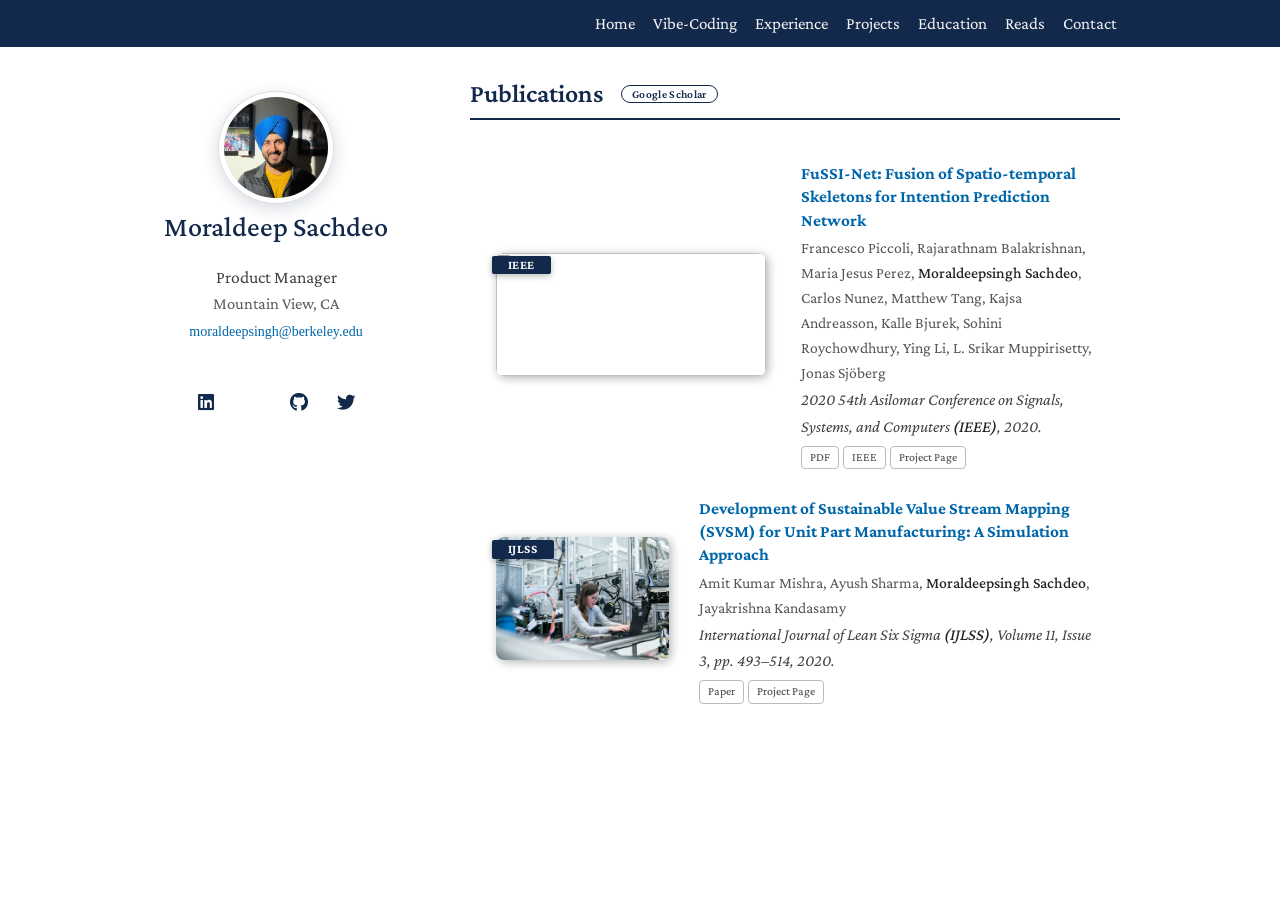
==== publications/index.html @ 18ac5d8a "update new" ====
﻿<!DOCTYPE html>
<html lang="en-US">
  <head>
    <title>Publications | Moraldeep Sachdeo</title>

    <meta charset="utf-8" />
    <meta name="viewport" content="width=device-width, initial-scale=1, user-scalable=no" />
    <meta name="description" content="Moraldeep Sachdeo - Publications in autonomous driving, pedestrian intention prediction, and sustainable manufacturing.">
    <meta name="keywords" content="moraldeep sachdeo, publications, research, product manager, berkeley">

    <meta property="og:type" content="website">
    <meta property="og:title" content="Publications | Moraldeep Sachdeo">
    <meta property="og:site_name" content="Moraldeep Sachdeo | Portfolio">
    <meta property="og:description" content="Research publications by Moraldeep Sachdeo in autonomous driving and sustainable manufacturing.">
    <meta property="og:locale" content="default">
    <meta name="twitter:card" content="summary">
    <meta name="twitter:title" content="Publications | Moraldeep Sachdeo">
    <meta name="twitter:description" content="Research publications by Moraldeep Sachdeo in autonomous driving and sustainable manufacturing.">

    <link rel="icon" type="image/svg+xml" href="../assets/img/portfolio-favicon.svg">
    <link rel="shortcut icon" href="../assets/img/portfolio-favicon.svg">
    <meta name="theme-color" content="#ffffff">
    <link rel="stylesheet" href="https://cdnjs.cloudflare.com/ajax/libs/academicons/1.8.6/css/academicons.min.css" integrity="sha256-uFVgMKfistnJAfoCUQigIl+JfUaP47GrRKjf6CTPVmw=" crossorigin="anonymous">
    <link rel="stylesheet" href="https://cdnjs.cloudflare.com/ajax/libs/font-awesome/6.7.2/css/all.min.css" integrity="sha512-Evv84Mr4kqVGRNSgIGL/F/aIDqQb7xQ2vcrdIwxfjThSH8CSR7PBEakCr51Ck+w+/U6swU2Im1vVX0SVk9ABhg==" crossorigin="anonymous" referrerpolicy="no-referrer" />
    <link rel="stylesheet" href="../assets/css/style.css">
    <link rel="stylesheet" href="../assets/css/pub.css">
    <link rel="stylesheet" href="../assets/css/nav.css">

    <script src="../assets/js/github-stars.js"></script>
    <script type="text/javascript" src="../assets/js/jquery.js"></script>

   <script>
      function myFunction() {
        var x = document.getElementById("myLinks");
        var icon = document.querySelector('.topnav a.icon');
        x.classList.toggle('open');
        icon.classList.toggle('active');
      }
   </script>

  </head>
  <body>

    <div class="topnav">

      <div id="myLinks">
        <a class="normal right" href="../#contact">Contact</a>
        <a class="normal" href="../#reads">Reads</a>
        <a class="normal" href="../#education">Education</a>
        <a class="normal" href="../#projects">Projects</a>
        <a class="normal" href="../#experience">Experience</a>
        <a class="normal" href="../#ai-projects">Vibe-Coding</a>
        <a class="normal" href="../">Home</a>
      </div>

      <a href="javascript:void(0);" class="icon" onclick="myFunction()">
        <span class="icon-wrap">
          <i class="fa fa-bars icon-bars"></i>
          <i class="fa fa-xmark icon-xmark"></i>
        </span>
      </a>

    </div>

    <script src="../assets/js/vanilla-back-to-top.min.js"></script>
    <script>addBackToTop({
        backgroundColor: '#fff',
        innerHTML: 'Back to Top',
        textColor: '#333'
      })
    </script>
    <style>
        #back-to-top {
          border: 1px solid #ccc;
          border-radius: 0;
          font-size: 15px;
          width: 100px;
          text-align: center;
          line-height: 30px;
          height: 30px;
        }
    </style>

    <div class="wrapper">
      <header>

        <a class="image avatar"><img src="../assets/img/avatar.jpg" alt="Moraldeep Sachdeo" /></a>

        <h1>Moraldeep Sachdeo</h1>

        <position style="font-size:1.10rem;">Product Manager</position>
        <br>

        <autocolor>Mountain View, CA</autocolor>
        <br>

        <a href="mailto:moraldeepsingh@berkeley.edu"><email>moraldeepsingh@berkeley.edu</email></a>

        <br>
        <br>

        <div class="social-icons">

        <a style="margin: 0 5px 0 0" href="https://www.linkedin.com/in/moraldeepsingh/" title="LinkedIn">
          <i class="fab fa-linkedin"></i>
        </a>

        <a style="margin: 0 5px 0 0" href="https://scholar.google.com/citations?user=12dLp4wAAAAJ&hl=en" title="Google Scholar">
          <i class="ai ai-google-scholar" style="font-size:1.2rem"></i>
        </a>

        <a style="margin: 0 5px 0 0" href="https://github.com/moraldeep" title="GitHub">
          <i class="fab fa-github"></i>
        </a>

        <a style="margin: 0 0 0 0" href="https://x.com/moraldeep" title="Twitter / X">
          <i class="fab fa-twitter"></i>
        </a>

        </div>

        <br>

      </header>
      <section>

      <h2 id="publications" class="pub-section-title">Publications <span class="pub-ext-links"><a href="https://scholar.google.com/citations?user=12dLp4wAAAAJ&hl=en" target="_blank">Google Scholar</a></span></h2>

<div class="publications">
<ol class="bibliography">

<li>
<div class="pub-row">
  <div class="col-sm-3 abbr" style="position: relative;padding-right: 15px;padding-left: 15px;">
    <img src="../assets/img/projects/modelA.gif" class="teaser img-fluid z-depth-1" style="object-fit:cover;" />
            <abbr class="badge">IEEE</abbr>
  </div>
  <div class="col-sm-9" style="position: relative;padding-right: 15px;padding-left: 20px;">
      <div class="title"><a href="https://ieeexplore.ieee.org/abstract/document/9443552">FuSSI-Net: Fusion of Spatio-temporal Skeletons for Intention Prediction Network</a></div>
      <div class="author">Francesco Piccoli, Rajarathnam Balakrishnan, Maria Jesus Perez, <strong>Moraldeepsingh Sachdeo</strong>, Carlos Nunez, Matthew Tang, Kajsa Andreasson, Kalle Bjurek, Sohini Roychowdhury, Ying Li, L. Srikar Muppirisetty, Jonas Sj&ouml;berg</div>
      <div class="periodical"><em>2020 54th Asilomar Conference on Signals, Systems, and Computers <strong>(IEEE)</strong>, 2020.</em>
      </div>
    <div class="links">
      <a href="https://arxiv.org/pdf/2005.07796" class="btn btn-sm z-depth-0" role="button" target="_blank" style="font-size:12px;">PDF</a>
      <a href="https://ieeexplore.ieee.org/abstract/document/9443552" class="btn btn-sm z-depth-0" role="button" target="_blank" style="font-size:12px;">IEEE</a>
      <a href="../projects/pedestrian-intention.html" class="btn btn-sm z-depth-0" role="button" style="font-size:12px;">Project Page</a>
    </div>
  </div>
</div>
</li>

<li>
<div class="pub-row">
  <div class="col-sm-3 abbr" style="position: relative;padding-right: 15px;padding-left: 15px;">
    <img src="../assets/img/projects/vsm-thumb.jpg" class="teaser img-fluid z-depth-1" style="object-fit:cover;" />
            <abbr class="badge">IJLSS</abbr>
  </div>
  <div class="col-sm-9" style="position: relative;padding-right: 15px;padding-left: 20px;">
      <div class="title"><a href="https://doi.org/10.1108/IJLSS-04-2018-0036">Development of Sustainable Value Stream Mapping (SVSM) for Unit Part Manufacturing: A Simulation Approach</a></div>
      <div class="author">Amit Kumar Mishra, Ayush Sharma, <strong>Moraldeepsingh Sachdeo</strong>, Jayakrishna Kandasamy</div>
      <div class="periodical"><em>International Journal of Lean Six Sigma <strong>(IJLSS)</strong>, Volume 11, Issue 3, pp. 493&ndash;514, 2020.</em>
      </div>
    <div class="links">
      <a href="https://doi.org/10.1108/IJLSS-04-2018-0036" class="btn btn-sm z-depth-0" role="button" target="_blank" style="font-size:12px;">Paper</a>
      <a href="../projects/vsm-simulation.html" class="btn btn-sm z-depth-0" role="button" style="font-size:12px;">Project Page</a>
    </div>
  </div>
</div>
</li>

</ol>
</div>



      <br>

      

      <br>
      
      </section>
      <footer>
        <div style="font: 12px/1.2 Crimson Pro, serif">
        <p>
        <small>
        
        </small>
        </p>
        </div>
        <br>
        <br>
      </footer>
    </div>
    <script src="/assets/js/scale.fix.js"></script>
  </body>
</html>
---- assets/css/style.css ----
@import url("https://fonts.googleapis.com/css2?family=Crimson+Pro:ital,wght@0,400;0,500;0,600;1,500;1,600&display=swap");@import url("https://fonts.googleapis.com/css2?family=Ubuntu+Mono&display=swap");@import url("https://fonts.googleapis.com/css2?family=Source+Sans+3:ital,wght@0,200..900;1,200..900&display=swap");html{scroll-behavior:smooth;scroll-padding-top:60px}body{background-color:#fff;padding:0px;font:16.5px/1.6 "Crimson Pro", serif;color:#444;font-weight:400;margin:0}[id]{scroll-margin-top:60px}.pub-row{display:flex;align-items:center}.social-icons a{display:inline-block;height:2.4rem;width:2.4rem;background-color:transparent;color:#13294B !important;border-radius:100%;text-align:center;font-size:1.15rem;line-height:2.5rem;margin-right:1rem;transition:background-color 0.2s ease, color 0.2s ease, transform 0.2s ease}.social-icons a:last-child{margin-right:0}.social-icons a:hover{background-color:#13294B;color:#fff !important;transform:scale(1.15)}.icon-button{background-color:white;border-radius:3.6rem;cursor:pointer;display:inline-block;font-size:2.0rem;height:3.6rem;line-height:3.6rem;margin:0 5px;position:relative;text-align:center;-webkit-user-select:none;-moz-user-select:none;-ms-user-select:none;user-select:none;width:3.6rem}.icon-button span{border-radius:0;display:block;height:0;left:50%;margin:0;position:absolute;top:50%;-webkit-transition:all 0.3s;-moz-transition:all 0.3s;-o-transition:all 0.3s;transition:all 0.3s;width:0}.icon-button:hover span{width:3.6rem;height:3.6rem;border-radius:3.6rem;margin:-1.8rem}.twitter span{background-color:#4099ff}.facebook span{background-color:#4286f4}.linkedin span{background-color:#0077B5}.github span{background-color:#000}email{font-size:14px;font-family:"Ubuntu Mono"}.icon-button i{background:none;color:white;height:3.6rem;left:0;line-height:3.6rem;position:absolute;top:0;-webkit-transition:all 0.3s;-moz-transition:all 0.3s;-o-transition:all 0.3s;transition:all 0.3s;width:3.6rem;z-index:10}.icon-button .icon-twitter{color:#4099ff}.icon-button .icon-facebook{color:#4286f4}.icon-button .icon-github{color:#000}.icon-button .icon-linkedin{color:#0077B5}.icon-button:hover .icon-twitter,.icon-button:hover .icon-facebook,.icon-button:hover .icon-github,.icon-button:hover .icon-linkedin{color:white}autocolor{color:#595959}lightonly{visibility:visible}darkonly{visibility:hidden}education{font-weight:500;font-size:115%}papertitle{font-weight:600;font-size:100%}.image{border-radius:0.35em;border:0;display:inline-block;position:relative}.image:before{-moz-transition:opacity 0.2s ease-in-out;-webkit-transition:opacity 0.2s ease-in-out;-ms-transition:opacity 0.2s ease-in-out;transition:opacity 0.2s ease-in-out;border-radius:0.35em;content:'';display:block;height:100%;left:0;opacity:0.5;position:absolute;top:0;width:100%}.image.avatar{border-radius:100%}.image.avatar:before{display:none}.image.avatar img{border-radius:100%;width:45%;padding:5px;border:1px solid #ddd;box-shadow:0 4px 16px rgba(19,41,75,0.18)}#header .image.avatar{margin:0 0 1em 0;width:8.00em}h3,h4,h5,h6{font-weight:600;color:#13294B;margin:0 0 20px}h1{font-weight:500;color:#13294B;margin:0 0 20px}h2{color:#13294B;font-weight:600;margin:2px 0px 12px;font-size:157%}p,ul,ol,table,pre,dl{margin:0 0 20px}h1,h2,h3{line-height:1.1}h1{font-size:28px}a{color:#0066aa;text-decoration:none;transition:color 0.15s ease}a:hover{color:#13294B}a small{font-size:11px;color:#777;margin-top:-0.3em;display:block}a:hover small{color:#777}.wrapper{width:960px;margin:0 auto}blockquote{border-left:1px solid #e5e5e5;margin:0;padding:0 0 0 20px;font-style:italic}code,pre{font-family:Monaco, Bitstream Vera Sans Mono, Lucida Console, Terminal, Consolas, Liberation Mono, DejaVu Sans Mono, Courier New, monospace;color:#333}pre{max-width:500px;padding:8px 15px;background:#f8f8f8;border-radius:5px;border:1px solid #e5e5e5;overflow-x:auto}table{width:100%;border-collapse:collapse}th,td{text-align:left;padding:5px 10px;border-bottom:1px solid #e5e5e5}dt{color:#444;font-weight:500}th{color:#444}img{max-width:100%}header{width:232px;float:left;position:fixed;-webkit-font-smoothing:subpixel-antialiased;padding-top:5.5em;text-align:center}header ul{list-style:none;height:40px;padding:0;background:#f4f4f4;border-radius:5px;border:1px solid #e0e0e0;width:270px}header li{width:89px;float:left;border-right:1px solid #e0e0e0;height:40px}header li:first-child a{border-radius:5px 0 0 5px}header li:last-child a{border-radius:0 5px 5px 0}header ul a{line-height:1;font-size:11px;color:#999;display:block;text-align:center;padding-top:6px;height:34px}header ul a:hover{color:#999}header ul a:active{background-color:#f0f0f0}strong{color:#222;font-weight:500}header ul li+li+li{border-right:none;width:89px}header ul a strong{font-size:14px;display:block;color:#222}section{width:650px;float:right;padding-top:1.2em;padding-bottom:50px}section ul li{margin-bottom:5px;line-height:1.55}section p{line-height:1.65}small{font-size:11px}hr{border:0;background:#e5e5e5;height:1px;margin:0 0 20px}footer{width:232px;float:left;position:fixed;bottom:30px;-webkit-font-smoothing:subpixel-antialiased;text-align:center}@media print, screen and (max-width: 960px){.pub-row{display:flex;align-items:center}div.wrapper{width:auto;margin:0}header,section,footer{float:none;position:static;width:auto}header{padding-top:80px}section{border:1px solid #e5e5e5;border-width:1px 0;padding:20px 0;margin:0 0 20px}header a small{display:inline}header ul{position:absolute;right:50px;top:52px}.image.avatar img{border-radius:100%;width:117px;padding:4px;border:3px solid #FF5F05;box-shadow:0 4px 16px rgba(19,41,75,0.18)}section{padding:20px 20px}}@media print, screen and (max-width: 960px){body{word-wrap:break-word;padding:0px}.pub-row{display:flex;align-items:center}pre,code{word-wrap:normal}}@media print, screen and (max-width: 480px){.pub-row{display:block;align-items:center}body{padding:0px}header ul{width:99%}header li,header ul li+li+li{width:33%}.image.avatar img{border-radius:100%;width:95px;padding:5px;border:1px solid #ddd;box-shadow:0 -1px 5px 1px rgba(200,200,200,0.5)}}@media print{body{padding:0.4in;font-size:12pt;color:#444}}.textsectionheader2{font-size:1.1em;font-weight:600;color:#13294B;margin:28px 0 4px}.papericon{border:1.5px solid #13294B;border-radius:6px;box-shadow:0 2px 8px rgba(0,0,0,0.18)}.member-card{display:flex;flex-direction:column;align-items:center;text-align:center;padding:14px 8px 12px;border-radius:10px;transition:background-color 0.2s ease, box-shadow 0.2s ease}.member-card:hover{background-color:#f5f7fa;box-shadow:0 4px 14px rgba(19,41,75,0.12)}.member-card a{font-weight:600}.memberrole{font-size:9pt;color:#666;line-height:1.2;margin-top:3px}.memberrole-line{display:block;line-height:1.2}.group-link{display:inline-block;margin-bottom:24px;font-family:'Ubuntu Mono', monospace;font-size:0.85rem;color:#13294B;border:1px solid #13294B;border-radius:5px;padding:4px 12px;text-decoration:none;transition:background-color 0.2s ease, color 0.2s ease}.group-link:hover{background-color:#13294B;color:#fff !important;text-decoration:none}.alumni-list{display:flex;flex-direction:column;gap:2px;margin-top:8px;margin-bottom:24px}.alumni-entry{padding:5px 0;font-size:1em}.alumni-entry .alumni-role{font-size:9pt;color:#666}.biblink{text-decoration:none;display:inline;margin-right:0px}.fakelink{text-decoration:none;cursor:pointer}.bibref{font-size:70%;margin-top:10px;margin-left:0px;display:none;font-family:monospace}
---- assets/css/pub.css ----
.badge {
    display: inline-block;
    padding: 0.25em 0.4em;
    font-size: 75%;
    font-weight: 700;
    line-height: 1;
    text-align: center;
    white-space: nowrap;
    vertical-align: baseline;
    border-radius: 0.25rem;
    transition: color .15s ease-in-out,background-color .15s ease-in-out,border-color .15s ease-in-out,box-shadow .15s ease-in-out;
}

.badge {
    color: #fff !important;
    border-radius: 0.125rem;
    -webkit-box-shadow: 0 2px 5px 0 rgb(0 0 0 / 16%), 0 2px 10px 0 rgb(0 0 0 / 12%);
    box-shadow: 0 2px 5px 0 rgb(0 0 0 / 16%), 0 2px 10px 0 rgb(0 0 0 / 12%);
}

:root { --global-bg-color: #ffffff; --global-code-bg-color: rgba(181, 9, 172, 0.05); --global-text-color: #000000; --global-text-color-light: #828282; --global-theme-color: #13294B; --global-hover-color: #ffb81c; --global-footer-bg-color: #1c1c1c; --global-footer-text-color: #e8e8e8; --global-footer-link-color: #ffffff; --global-distill-app-color: #828282; }

blockquote { background: var(--global-bg-color); border-left: 2px solid var(--global-theme-color); margin: 1.5em 10px; padding: 0.5em 10px; font-size: 1.2rem; }

@media print, screen and (min-width: 480px) {.col-sm-9 {width: 100%;}}

.publications { margin-top: 2rem; }

.publications h1 { color: var(--global-theme-color); font-size: 2rem; text-align: center; margin-top: 1em; margin-bottom: 1em; }

.publications h2 { margin-bottom: 1rem; }

.publications h2 span { font-size: 1.5rem; }

h2.pub-section-title { margin: 60px 0 8px; padding-bottom: 10px; border-bottom: 2px solid var(--global-theme-color); display: flex; align-items: center; gap: 14px; }

.pub-ext-links { display: inline-flex; gap: 6px; margin-left: 4px; }

.pub-ext-links a { font-size: 0.72rem; font-weight: 600; color: var(--global-theme-color); border: 1.5px solid var(--global-theme-color); border-radius: 20px; padding: 2px 10px; text-decoration: none; letter-spacing: 0.03em; transition: background-color 0.15s ease, color 0.15s ease; }

.pub-ext-links a:hover { background-color: var(--global-theme-color); color: #fff; text-decoration: none; }

h3.pub-subsection { font-size: 0.95rem; font-weight: 700; color: #666; text-transform: uppercase; letter-spacing: 0.12em; margin: 12px 0 2px; }

.publications ol.bibliography li .abbr abbr[data-venue="arXiv"] { background-color: #e07b39; }

.publications h2.year { color: #13294B; border-bottom: 2px solid #13294B; margin-top: 2.5rem; margin-bottom: 0.8rem; padding-bottom: 4px; text-align: left; font-size: 1.25rem; }

.publications ol.bibliography { list-style: none; padding: 0; margin-top: 0; }

.publications ol.bibliography li { min-height: 110px; margin-bottom: 0.5rem; border-radius: 10px; padding: 10px 26px; margin-left: -20px; margin-right: -20px; transition: background-color 0.2s ease, box-shadow 0.2s ease; }

.publications ol.bibliography li:hover { background-color: #f5f7fa; box-shadow: 0 2px 10px rgba(19, 41, 75, 0.09); }

.publications ol.bibliography li .abbr { height: 8rem; margin-bottom: 0.5rem; }

.publications ol.bibliography li .abbr abbr { display: inline-block; background-color: var(--global-theme-color); padding-left: 1rem; padding-right: 1rem; position: absolute; top: 8px; left: 16px; font-size: 0.78rem; letter-spacing: 0.04em; }

.publications ol.bibliography li .abbr abbr a { color: white; }

.publications ol.bibliography li .abbr abbr a:hover { text-decoration: none; }

.publications ol.bibliography li .abbr .award { color: var(--global-theme-color) !important; border: 1px solid var(--global-theme-color); }

.publications ol.bibliography li .title { font-weight: bolder; font-size: 1.04em; line-height: 1.35; margin-bottom: 3px; }

.publications ol.bibliography li .author { color: #555; font-size: 0.95em; margin-bottom: 2px; }

.publications ol.bibliography li .author a { border-bottom: 1px var(--global-theme-color); }

.publications ol.bibliography li .author a:hover { border-bottom-style: solid; text-decoration: none; }

.publications ol.bibliography li .author > em { border-bottom: 1px solid; font-style: normal; }

.publications ol.bibliography li .periodical { margin-bottom: 6px; }

.publications ol.bibliography li .links { display: flex; flex-wrap: wrap; align-items: center; gap: 4px; }

.publications ol.bibliography li .links a.btn { color: #444; border: 1px solid #bbb; padding: 1px 8px; border-radius: 4px; font-size: 11.5px; transition: color 0.15s ease, border-color 0.15s ease, background-color 0.15s ease; }

.publications ol.bibliography li .links a.btn:hover { color: #fff; background-color: var(--global-theme-color); border-color: var(--global-theme-color); }


.publications ol.bibliography li .hidden { font-size: 0.875rem; max-height: 0px; overflow: hidden; text-align: justify; -webkit-transition: 0.15s ease; -moz-transition: 0.15s ease; -ms-transition: 0.15s ease; -o-transition: 0.15s ease; transition: all 0.15s ease; }

.publications ol.bibliography li .hidden p { line-height: 1.4em; margin: 10px; }

.publications ol.bibliography li .hidden pre { font-size: 1em; line-height: 1.4em; padding: 10px; }

.publications ol.bibliography li .hidden.open { max-height: 100em; -webkit-transition: 0.15s ease; -moz-transition: 0.15s ease; -ms-transition: 0.15s ease; -o-transition: 0.15s ease; transition: all 0.15s ease; }

.publications ol.bibliography li div.abstract.hidden { border: dashed 1px var(--global-bg-color); }

.publications ol.bibliography li div.abstract.hidden.open { border-color: var(--global-text-color); }

.publications ol.bibliography li .teaser { border-radius: 8px; box-shadow: 2px 2px 10px rgba(0,0,0,0.30); height: 123px; width: 270px; margin-top: 5px; margin-left: 5px; margin-bottom: 5px; object-fit: cover; transition: box-shadow 0.2s ease; }

.publications ol.bibliography li:hover .teaser { box-shadow: 3px 3px 14px rgba(0,0,0,0.42); }
---- assets/css/nav.css ----
/* Add a black background color to the top navigation */
.topnav {
    background-color: #13294B;
    overflow: hidden;
	  position:fixed;
	  z-index:999;
    width:100%;
  }


  .topnav #myLinks {
    display: inline;
  }

.topnav a.icon {
    display: none;
}

  .topnav img {
    margin-bottom:0pt;
    margin-top:10pt;
    margin-left:30%;
  }
  
  /* Style the links inside the navigation bar */
  .topnav a.normal {
    float: right;
    color: #f2f2f2;
    text-align: center;
    padding: 10px 9px;
    text-decoration: none;
    font-size: 17px;
    transition: background-color 0.2s ease, color 0.2s ease;
  }

  /* Change the color of links on hover */
  .topnav a.normal:hover {
    background-color: #ddd;
    color: black;
  }
  
  /* Add a color to the active/current link */
  .topnav a.right {
    margin-right:30%;
  }

  @media print, screen and (max-width: 1000px) { 

    .topnav img {
        margin-left:3%;
      }

    .topnav a.right {
        margin-right:3%;
      }

    .topnav a.normal {
        padding: 10px 5px;
    }

   }

   @media print, screen and (max-width: 1200px) and (min-width: 1001px) { 

    .topnav img {
        margin-left:6%;
      }
    .topnav a.right {
        margin-right:6%;
      }

   }

   @media print, screen and (max-width: 1400px) and (min-width: 1201px) { 

    .topnav img {
        margin-left:12%;
      }
    .topnav a.right {
        margin-right:12%;
      }

      }


   @media print, screen and (max-width: 1600px) and (min-width: 1401px) { 

    .topnav img {
        margin-left:16%;
      }
    .topnav a.right {
        margin-right:16%;
      }

   }

   @media print, screen and (max-width: 1800px) and (min-width: 1601px) { 

    .topnav img {
        margin-left:19%;
      }
    .topnav a.right {
        margin-right:19%;
      }

   }

   @media print, screen and (max-width: 2000px) and (min-width: 1801px) { 

    .topnav img {
        margin-left:22%;
      }
    .topnav a.right {
        margin-right:22%;
      }

   }

  
   @media print, screen and (max-width: 960px) {

    .topnav #myLinks {
        display: flex;
        flex-direction: column-reverse;
        max-height: 0;
        overflow: hidden;
        transition: max-height 0.35s ease-in-out;
      }

    .topnav #myLinks.open {
        max-height: 600px;
      }

      .topnav a.normal {
        color: white;
        float: none;
        padding: 14px 16px;
        text-decoration: none;
        font-size: 17px;
        display: block;
      }

      .topnav a.icon {
        color: white;
        display: block;
        padding: 10px 16px;
        font-size: 17px;
        position: absolute;
        float: right;
        right: 0;
        top: 0;
        margin-right:5%;
      }

      .topnav a.icon .icon-wrap {
        position: relative;
        display: inline-block;
        width: 1em;
        height: 1em;
      }

      .topnav a.icon .icon-bars,
      .topnav a.icon .icon-xmark {
        position: absolute;
        top: 0;
        left: 0;
        transition: opacity 0.25s ease, transform 0.25s ease;
      }

      .topnav a.icon .icon-bars {
        opacity: 1;
        transform: rotate(0deg);
      }

      .topnav a.icon .icon-xmark {
        opacity: 0;
        transform: rotate(-90deg);
      }

      .topnav a.icon.active .icon-bars {
        opacity: 0;
        transform: rotate(90deg);
      }

      .topnav a.icon.active .icon-xmark {
        opacity: 1;
        transform: rotate(0deg);
      }

      .topnav a.right {
        color: white;
        float: none;
        padding: 14px 16px;
        text-decoration: none;
        font-size: 17px;
        display: block;
        margin-right:0;
      }
   }
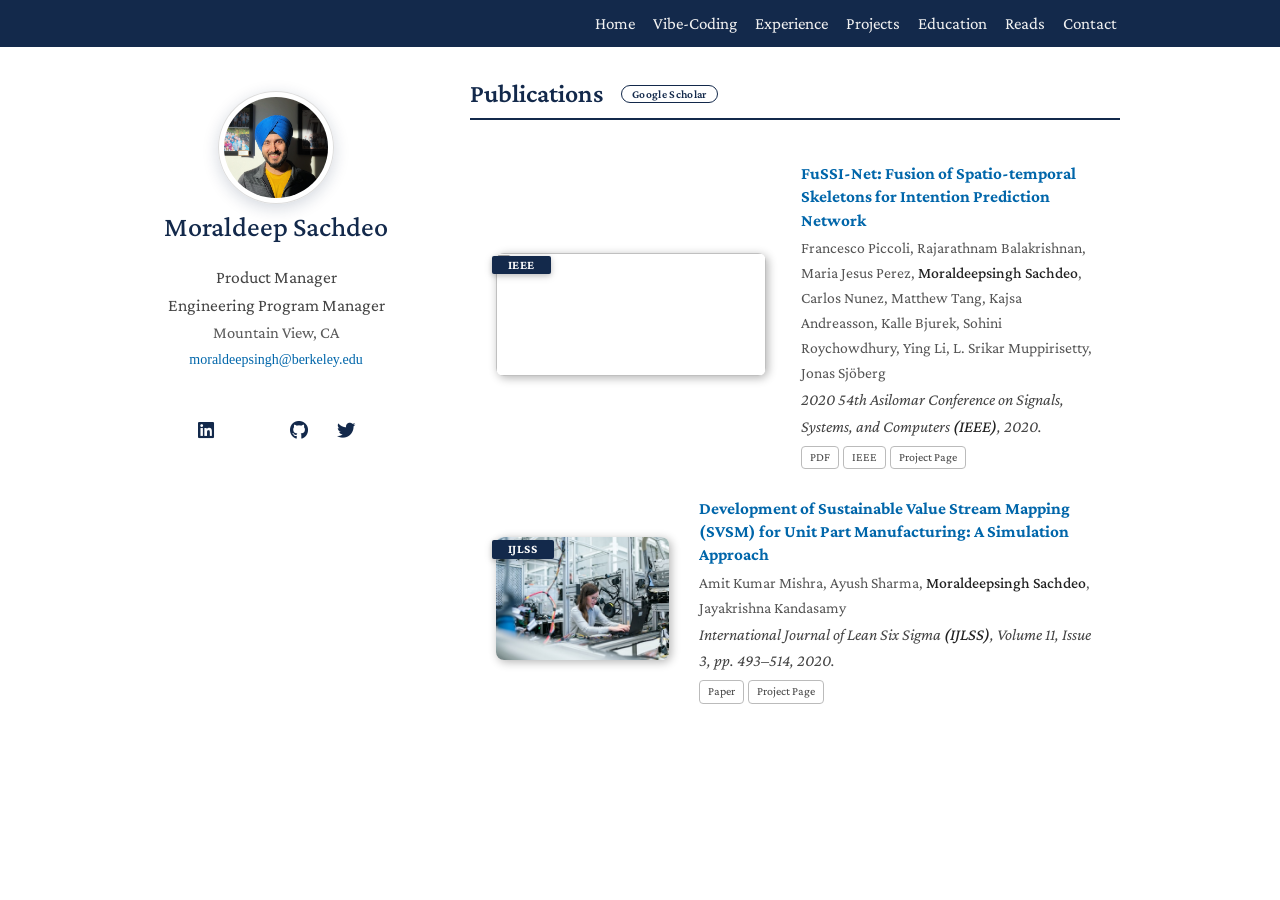
==== commit 0725fd71: "Add files via upload" ====
--- a/publications/index.html
+++ b/publications/index.html
@@ -88,7 +88,7 @@
 
         <h1>Moraldeep Sachdeo</h1>
 
-        <position style="font-size:1.10rem;">Product Manager</position>
+        <position style="font-size:1.10rem;">Product Manager<br>Engineering Program Manager</position>
         <br>
 
         <autocolor>Mountain View, CA</autocolor>
